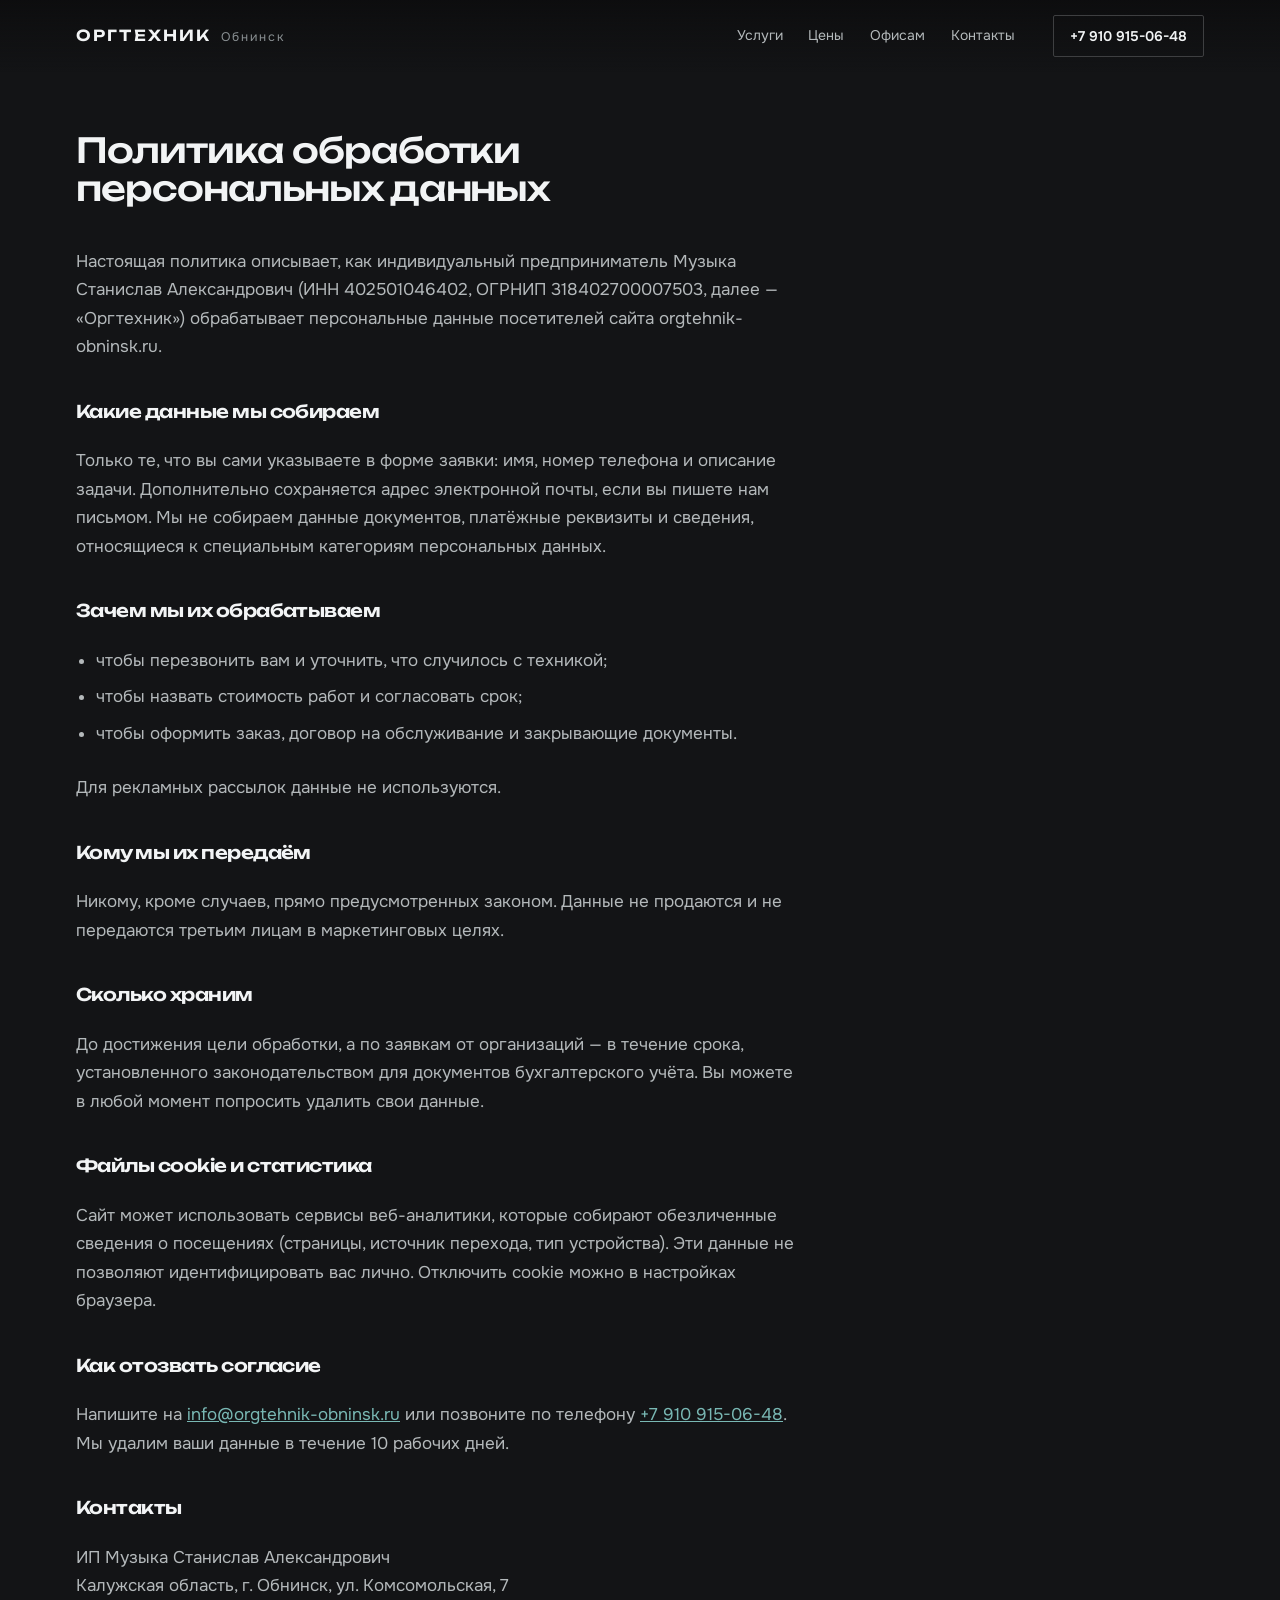
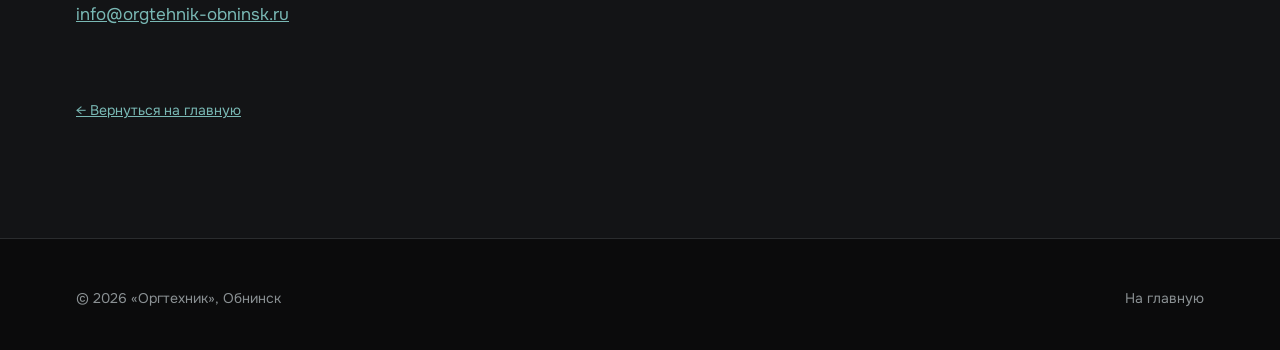
==== policy.html @ a23a3994 "Сайт мастерской «Оргтехник», Обнинск Одностраничник на чистом HTML, CSS и JS, без сборки и зависимос" ====
<!doctype html>
<html lang="ru">
<head>
<meta charset="utf-8">
<meta name="viewport" content="width=device-width, initial-scale=1">
<title>Политика конфиденциальности — Оргтехник, Обнинск</title>
<meta name="description" content="Политика обработки персональных данных ИП Музыка С. А. («Оргтехник», Обнинск).">
<meta name="robots" content="noindex, follow">
<meta name="theme-color" content="#131416">
<link rel="icon" href="data:image/svg+xml,%3Csvg xmlns='http://www.w3.org/2000/svg' viewBox='0 0 32 32'%3E%3Crect width='32' height='32' fill='%23131416'/%3E%3Crect x='7' y='9' width='18' height='2.5' fill='%23dee1e3'/%3E%3Crect x='7' y='15' width='18' height='2.5' fill='%23dee1e3'/%3E%3Crect x='7' y='21' width='10' height='2.5' fill='%2379b8b4'/%3E%3C/svg%3E">
<link rel="preconnect" href="https://fonts.googleapis.com">
<link rel="preconnect" href="https://fonts.gstatic.com" crossorigin>
<link href="https://fonts.googleapis.com/css2?family=Onest:wght@400;500;600;700&family=Unbounded:wght@400;500;600&display=swap" rel="stylesheet">
<link rel="stylesheet" href="css/styles.css">
<style>
  .doc { padding-block: 132px clamp(72px, 9vw, 120px); }
  .doc h1 { font-size: var(--t-xl); font-weight: 500; max-width: 20ch; }
  .doc__body { max-width: 66ch; display: grid; gap: 26px; margin-top: 40px; color: var(--ink-200); line-height: 1.68; }
  .doc__body h2 { font-size: var(--t-md); font-weight: 600; margin-top: 14px; }
  .doc__body ul { margin: 0; padding-left: 20px; display: grid; gap: 8px; }
  .doc__body a { color: var(--drum-300); }
  .doc__back { display: inline-block; margin-top: 44px; font-size: var(--t-sm); color: var(--ink-300); }
</style>
</head>

<body>
<header class="head is-stuck">
  <div class="wrap head__in">
    <a class="brand" href="index.html">
      <span class="brand__name">ОРГТЕХНИК</span>
      <span class="brand__city">Обнинск</span>
    </a>
    <nav class="nav" id="nav" aria-label="Разделы сайта">
      <a href="index.html#services">Услуги</a>
      <a href="index.html#price">Цены</a>
      <a href="index.html#business">Офисам</a>
      <a href="index.html#contacts">Контакты</a>
    </nav>
    <a class="head__tel" href="tel:+79109150648">+7&nbsp;910&nbsp;915-06-48</a>
    <button class="burger" type="button" aria-expanded="false" aria-controls="nav" aria-label="Меню"><span></span></button>
  </div>
</header>

<main class="wrap doc">
  <h1>Политика обработки персональных данных</h1>

  <div class="doc__body">
    <p>
      Настоящая политика описывает, как индивидуальный предприниматель Музыка Станислав
      Александрович (ИНН 402501046402, ОГРНИП 318402700007503, далее — «Оргтехник»)
      обрабатывает персональные данные посетителей сайта orgtehnik-obninsk.ru.
    </p>

    <h2>Какие данные мы собираем</h2>
    <p>
      Только те, что вы сами указываете в форме заявки: имя, номер телефона и описание
      задачи. Дополнительно сохраняется адрес электронной почты, если вы пишете нам письмом.
      Мы не собираем данные документов, платёжные реквизиты и сведения, относящиеся
      к специальным категориям персональных данных.
    </p>

    <h2>Зачем мы их обрабатываем</h2>
    <ul>
      <li>чтобы перезвонить вам и уточнить, что случилось с техникой;</li>
      <li>чтобы назвать стоимость работ и согласовать срок;</li>
      <li>чтобы оформить заказ, договор на обслуживание и закрывающие документы.</li>
    </ul>
    <p>Для рекламных рассылок данные не используются.</p>

    <h2>Кому мы их передаём</h2>
    <p>
      Никому, кроме случаев, прямо предусмотренных законом. Данные не продаются
      и не передаются третьим лицам в маркетинговых целях.
    </p>

    <h2>Сколько храним</h2>
    <p>
      До достижения цели обработки, а по заявкам от организаций — в течение срока,
      установленного законодательством для документов бухгалтерского учёта.
      Вы можете в любой момент попросить удалить свои данные.
    </p>

    <h2>Файлы cookie и статистика</h2>
    <p>
      Сайт может использовать сервисы веб-аналитики, которые собирают обезличенные
      сведения о посещениях (страницы, источник перехода, тип устройства). Эти данные
      не позволяют идентифицировать вас лично. Отключить cookie можно в настройках браузера.
    </p>

    <h2>Как отозвать согласие</h2>
    <p>
      Напишите на <a href="mailto:info@orgtehnik-obninsk.ru">info@orgtehnik-obninsk.ru</a>
      или позвоните по телефону <a href="tel:+79109150648">+7&nbsp;910&nbsp;915-06-48</a>.
      Мы удалим ваши данные в течение 10 рабочих дней.
    </p>

    <h2>Контакты</h2>
    <p>
      ИП Музыка Станислав Александрович<br>
      Калужская область, г. Обнинск, ул. Комсомольская, 7<br>
      <a href="mailto:info@orgtehnik-obninsk.ru">info@orgtehnik-obninsk.ru</a>
    </p>

    <a class="doc__back" href="index.html">← Вернуться на главную</a>
  </div>
</main>

<footer class="foot">
  <div class="wrap">
    <div class="foot__bottom" style="padding-top:0;border:0">
      <span>© <span id="year">2026</span> «Оргтехник», Обнинск</span>
      <a href="index.html">На главную</a>
    </div>
  </div>
</footer>

<script src="js/app.js"></script>
</body>
</html>
---- css/styles.css ----
/* ============================================================================
   ОРГТЕХНИК — Обнинск
   Палитра снята пипеткой с фотографии в шапке: стена, стол, фотовал картриджа.
   Страница продолжает кадр, поэтому фон совпадает со стеной в нём, а крупные
   планы деталей нарезаны из той же съёмки.
   ========================================================================== */

/* --------------------------------------------------------------- 1. Токены */
:root {
  /* нейтральные — из фотографии */
  --ink-1000: #0b0b0c;  /* тень под принтером */
  --ink-900:  #131416;  /* стена слева в кадре — фон страницы */
  --ink-850:  #171819;
  --ink-800:  #1b1d1f;
  --ink-700:  #202426;  /* стена в глубине — панели */
  --ink-600:  #2a2c2e;  /* бутылка тонера — границы */
  --ink-550:  #35312d;  /* столешница — единственный тёплый нейтральный */
  --ink-500:  #3e3f41;
  --ink-400:  #5a5e60;
  --ink-300:  #8a9093;
  --ink-200:  #b4b9bb;
  --paper:    #dee1e3;
  --paper-hi: #f2f4f5;

  /* акцент — бирюза фотовала, лежащего на столе в кадре */
  --drum-900: #16302f;
  --drum-700: #2f5a5c;
  --drum-500: #45777a;
  --drum-300: #79b8b4;
  --drum-200: #a6d6cf;

  /* тоном выделен только один раздел — цены; ниже им же гасится верх полосы */
  --biz-bg: var(--ink-850);
  --biz-rule: var(--ink-600);
  --price-bg: #16302f;
  --price-rule: rgba(121, 184, 180, .2);

  /* сетка */
  --gutter: clamp(20px, 5vw, 56px);
  --measure: 1240px;
  --rule: 1px solid var(--ink-600);

  /* шрифты: Unbounded — заголовки, Onest — весь остальной текст */
  --font: 'Onest', 'Golos Text', ui-sans-serif, system-ui, 'Segoe UI', Roboto, sans-serif;
  --font-display: 'Unbounded', 'Onest', ui-sans-serif, system-ui, sans-serif;

  /* Unbounded заметно шире обычной гротески, поэтому шкала сдержаннее */
  --t-xs:   0.78rem;
  --t-sm:   0.875rem;
  --t-base: 1rem;
  --t-md:   1.1rem;
  --t-lg:   clamp(1.2rem, 1.08rem + 0.6vw, 1.45rem);
  --t-xl:   clamp(1.4rem, 1.05rem + 1.6vw, 2.15rem);
  --t-2xl:  clamp(1.7rem, 1.15rem + 2.5vw, 2.9rem);
}

/* --------------------------------------------------------------- 2. База */
*, *::before, *::after { box-sizing: border-box; }

html {
  -webkit-text-size-adjust: 100%;
  scroll-behavior: smooth;
  scroll-padding-top: 84px;
}

body {
  margin: 0;
  background: var(--ink-900);
  color: var(--paper);
  font-family: var(--font);
  font-size: 1.0625rem;
  line-height: 1.62;
  font-weight: 400;
  -webkit-font-smoothing: antialiased;
  text-rendering: optimizeLegibility;
}

img { display: block; max-width: 100%; }

h1, h2 {
  margin: 0;
  font-family: var(--font-display);
  font-weight: 500;
  color: var(--paper-hi);
  line-height: 1.1;
  letter-spacing: -0.03em;
  text-wrap: balance;
}

h3, h4 {
  margin: 0;
  font-weight: 600;
  color: var(--paper-hi);
  line-height: 1.25;
  letter-spacing: -0.015em;
}

p { margin: 0; }
a { color: inherit; }
button, input, textarea, select { font: inherit; color: inherit; }

:focus-visible {
  outline: 2px solid var(--drum-300);
  outline-offset: 3px;
  border-radius: 2px;
}

.wrap {
  max-width: var(--measure);
  margin-inline: auto;
  padding-inline: var(--gutter);
}

.skip {
  position: absolute;
  left: -9999px;
  top: 0;
  z-index: 100;
  padding: 12px 18px;
  background: var(--drum-300);
  color: var(--ink-900);
  font-weight: 600;
}
.skip:focus { left: 8px; top: 8px; }

.sr-only {
  position: absolute; width: 1px; height: 1px;
  padding: 0; margin: -1px; overflow: hidden;
  clip-path: inset(50%); white-space: nowrap;
}

.section-title {
  font-size: var(--t-xl);
  max-width: 20ch;
}

.section-lead {
  margin-top: 16px;
  max-width: 54ch;
  color: var(--ink-200);
  font-size: var(--t-md);
  line-height: 1.62;
}

section { padding-block: clamp(72px, 9vw, 132px); }

/* --------------------------------------------------------------- 3. Шапка */
.head {
  position: fixed;
  inset: 0 0 auto 0;
  z-index: 50;
  transition: background-color .3s ease, border-color .3s ease, backdrop-filter .3s ease;
  border-bottom: 1px solid transparent;
}
.head::before {
  content: '';
  position: absolute; inset: 0;
  background: linear-gradient(to bottom, rgba(11,11,12,.72), rgba(11,11,12,0));
  pointer-events: none;
  transition: opacity .3s ease;
}
.head.is-stuck {
  background: rgba(19, 20, 22, .9);
  backdrop-filter: blur(14px) saturate(120%);
  border-bottom-color: var(--ink-600);
}
.head.is-stuck::before { opacity: 0; }

.head__in {
  display: flex;
  align-items: center;
  gap: clamp(16px, 3vw, 40px);
  min-height: 72px;
  position: relative;
}

.brand {
  display: flex;
  align-items: baseline;
  gap: 10px;
  text-decoration: none;
  margin-right: auto;
}
.brand__name {
  font-family: var(--font-display);
  font-size: .95rem;
  font-weight: 600;
  letter-spacing: .14em;
  color: var(--paper-hi);
}
.brand__city {
  font-size: var(--t-xs);
  letter-spacing: .16em;
  color: var(--ink-300);
}

.nav { display: flex; gap: clamp(14px, 2vw, 30px); }
.nav a {
  text-decoration: none;
  font-size: var(--t-sm);
  color: var(--ink-200);
  padding-block: 6px;
  border-bottom: 1px solid transparent;
  transition: color .18s ease, border-color .18s ease;
}
.nav a:hover { color: var(--paper-hi); border-bottom-color: var(--drum-500); }

.head__tel {
  text-decoration: none;
  font-weight: 600;
  font-size: var(--t-sm);
  white-space: nowrap;
  color: var(--paper-hi);
  padding: 9px 16px;
  border: 1px solid var(--ink-500);
  border-radius: 2px;
  transition: border-color .2s ease, color .2s ease, background-color .2s ease;
}
.head__tel:hover {
  border-color: var(--drum-500);
  background: rgba(69, 119, 122, .16);
  color: var(--drum-200);
}

.burger {
  display: none;
  background: none;
  border: 1px solid var(--ink-500);
  border-radius: 2px;
  width: 42px; height: 38px;
  cursor: pointer;
  padding: 0;
  position: relative;
}
.burger span,
.burger span::before,
.burger span::after {
  position: absolute;
  left: 11px;
  width: 18px; height: 1.5px;
  background: var(--paper-hi);
  content: '';
  transition: transform .22s ease, opacity .18s ease;
}
.burger span { top: 18px; }
.burger span::before { left: 0; top: -6px; }
.burger span::after  { left: 0; top: 6px; }
.burger[aria-expanded="true"] span { background: transparent; }
.burger[aria-expanded="true"] span::before { transform: translateY(6px) rotate(45deg); }
.burger[aria-expanded="true"] span::after  { transform: translateY(-6px) rotate(-45deg); }

/* --------------------------------------------------------------- 4. Обложка */
.hero { padding: 0; }

/* Кадр идёт от края до края окна. Пропорции 16:9 шире, чем у исходной
   фотографии (3:2), поэтому обрезается только верх и низ — надпись
   «продлеваем жизнь» слева не страдает ни на каком экране. */
.hero__media {
  position: relative;
  width: 100%;
  animation: fade-in 1.1s cubic-bezier(.2, .7, .2, 1) both;
}
/* Края кадра растворяются в фоне страницы. Снизу сильнее всего — там
   фотография переходит в текст; по бокам и сверху мягче, чтобы снимок
   не выглядел вырезанным прямоугольником. */
.hero__media::after {
  content: '';
  position: absolute;
  inset: 0;
  z-index: 1;
  pointer-events: none;
  background:
    linear-gradient(to top,    var(--ink-900) 0%, rgba(19, 20, 22, .38) 5%, rgba(19, 20, 22, 0) 13%),
    linear-gradient(to right,  var(--ink-900) 0%, rgba(19, 20, 22, 0) 11%),
    linear-gradient(to left,   var(--ink-900) 0%, rgba(19, 20, 22, 0) 11%),
    linear-gradient(to bottom, rgba(19, 20, 22, .92) 0%, rgba(19, 20, 22, 0) 13%);
}
/* надписи и живые области — поверх этой дымки */
.hero-cap { z-index: 2; }
.hotspots { z-index: 2; }

.hero__media img {
  width: 100%;
  /* без height:auto атрибуты width/height у <img> перебивают aspect-ratio,
     и на узких экранах кадр начинает резаться по бокам */
  height: auto;
  aspect-ratio: 16 / 9;
  /* Оставляем под кадром место на заголовок, лид и кнопки: они должны
     попадать на первый экран без прокрутки. Отрезается низ снимка —
     надпись и иконки в кадре при этом остаются. */
  max-height: calc(100vh - 240px);
  max-height: calc(100svh - 240px);
  object-fit: cover;
  /* точка кадрирования опущена: сверху над головой мастера пустая стена,
     а внизу стол с картриджем — его и держим в кадре */
  object-position: 30% 27%;
}

/* Надписи поверх кадра. Раньше были впечатаны в фотографию; сняты с неё
   и набраны Montserrat Light — той же геометрической гротеской, что и
   подписи под иконками в кадре. Размеры заданы в пикселях исходного
   снимка и умножаются на --hero-k: так текст масштабируется вместе с
   фотографией и садится ровно на прежнее место. */
.hero-cap {
  position: absolute;
  margin: 0;
  font-family: var(--font);
  font-weight: 300;
  text-transform: uppercase;
  white-space: nowrap;
  pointer-events: none;
  text-rendering: geometricPrecision;
}
.hero-cap--lead {
  font-size: calc(38.5px * var(--hero-k, 1));
  line-height: calc(43px * var(--hero-k, 1));
  letter-spacing: .116em;
  color: rgba(226, 231, 233, .92);
}
.hero-cap--note {
  font-size: calc(18.7px * var(--hero-k, 1));
  line-height: calc(20px * var(--hero-k, 1));
  letter-spacing: .038em;
  color: rgba(152, 159, 161, .95);
}
.hero-cap__rule {
  position: absolute;
  left: 0;
  top: calc(-28px * var(--hero-k, 1));
  width: calc(57px * var(--hero-k, 1));
  height: calc(2px * var(--hero-k, 1));
  background: rgba(152, 159, 161, .7);
}

/* Живые области поверх нарисованных в кадре плашек «Ремонт / Заправка /
   Обслуживание». Положение считает скрипт, здесь только вид. */
.hotspots { position: absolute; inset: 0; pointer-events: none; }

.hotspot {
  position: absolute;
  display: block;
  pointer-events: auto;
  border: 1px solid transparent;
  border-radius: 3px;
  transition: background-color .28s ease, border-color .28s ease, box-shadow .28s ease;
}
.hotspot:hover,
.hotspot:focus-visible {
  background: rgba(121, 184, 180, .13);
  border-color: rgba(121, 184, 180, .5);
  box-shadow: 0 0 30px rgba(121, 184, 180, .2);
}
.hotspot:focus-visible { outline-offset: 5px; }

.hotspot__tip {
  position: absolute;
  left: 50%;
  top: calc(100% + 12px);
  transform: translate(-50%, 5px);
  white-space: nowrap;
  padding: 7px 13px;
  border: 1px solid var(--drum-700);
  border-radius: 2px;
  background: rgba(10, 11, 12, .93);
  color: var(--drum-200);
  font-size: var(--t-xs);
  font-weight: 600;
  letter-spacing: .01em;
  opacity: 0;
  pointer-events: none;
  transition: opacity .22s ease, transform .22s ease;
}
.hotspot:hover .hotspot__tip,
.hotspot:focus-visible .hotspot__tip {
  opacity: 1;
  transform: translate(-50%, 0);
}

.lede {
  display: grid;
  grid-template-columns: minmax(0, 1.55fr) minmax(260px, .85fr);
  gap: clamp(28px, 5vw, 72px);
  padding-block: clamp(40px, 6vw, 76px) clamp(56px, 7vw, 96px);
  animation: rise 1s cubic-bezier(.2, .7, .2, 1) both .18s;
}

.lede h1 {
  font-size: var(--t-2xl);
  line-height: 1.1;
  max-width: 19ch;   /* Unbounded шире обычной гротески — мера длиннее */
}

.lede__sub {
  margin-top: 22px;
  max-width: 46ch;
  color: var(--ink-200);
  font-size: var(--t-md);
  line-height: 1.62;
}

.lede__cta {
  display: flex;
  flex-wrap: wrap;
  gap: 12px;
  margin-top: 34px;
}

.facts {
  align-self: end;
  border-left: var(--rule);
  padding-left: clamp(20px, 2.5vw, 34px);
  display: grid;
  gap: 20px;
  margin: 0;
}
.facts div { display: grid; gap: 3px; }
.facts dt {
  font-size: var(--t-xs);
  color: var(--ink-300);
  letter-spacing: .04em;
}
.facts dd {
  margin: 0;
  font-size: var(--t-base);
  color: var(--paper-hi);
  font-weight: 500;
}
.facts a { text-decoration: none; }
.facts a:hover { color: var(--drum-300); }

/* --------------------------------------------------------------- 5. Кнопки */
.btn {
  display: inline-flex;
  align-items: center;
  justify-content: center;
  gap: 10px;
  padding: 14px 26px;
  border-radius: 2px;
  border: 1px solid transparent;
  font-size: var(--t-sm);
  font-weight: 600;
  text-decoration: none;
  cursor: pointer;
  transition: background-color .2s ease, border-color .2s ease, color .2s ease;
}
.btn--primary { background: var(--drum-300); color: var(--ink-1000); }
.btn--primary:hover { background: var(--drum-200); }

.btn--ghost {
  border-color: var(--ink-500);
  color: var(--paper-hi);
  background: transparent;
}
.btn--ghost:hover {
  border-color: var(--drum-500);
  background: rgba(69, 119, 122, .16);
}

/* ------------------------------------------------------- 6. Цены и услуги
   Блок держится на градиенте и крупном плане картриджа из той же съёмки,
   что и обложка. */
/* Дымный градиент: густая темнота сверху, к низу подсвеченный туман,
   из которого проступает мастерская. */
/* Цены — единственный раздел со своим тоном. Он и есть цель страницы,
   поэтому бирюза работает здесь поверхностью, а не только цифрами. */
.price {
  position: relative;
  overflow: hidden;
  border-block: 1px solid var(--price-rule);
  background:
    radial-gradient(1200px 620px at 50% 118%, rgba(150, 210, 204, .16), transparent 68%),
    radial-gradient(760px 420px at 8% -8%, rgba(121, 184, 180, .12), transparent 70%),
    linear-gradient(180deg, #0f201e 0%, var(--price-bg) 46%, #122926 100%);
}
.price .services__grid { border-top-color: var(--price-rule); }
.price .svc { border-bottom-color: var(--price-rule); }
.price .svc__desc { color: rgba(198, 214, 211, .78); }
.price__lead { color: rgba(214, 228, 226, .9); }

/* фотография не лежит в углу, а проступает из нижней кромки во всю ширину */
.price__photo {
  position: absolute;
  left: 0;
  right: 0;
  bottom: 0;
  height: min(62%, 580px);
  background: url('../img/detail-cartridge.jpg') 50% 100% / cover no-repeat;
  opacity: .58;
  -webkit-mask-image: linear-gradient(to top, #000 0%, rgba(0,0,0,.72) 34%, transparent 94%);
  mask-image: linear-gradient(to top, #000 0%, rgba(0,0,0,.72) 34%, transparent 94%);
  pointer-events: none;
  z-index: 0;
}
/* по нижней кромке идёт подпись — гасим под ней фотографию */
.price__photo::after {
  content: '';
  position: absolute;
  inset: 0;
  background: linear-gradient(to top, rgba(18, 41, 38, .9), rgba(18, 41, 38, .12) 52%);
}

/* фотография лежит абсолютом, поэтому текст поднимаем над ней */
.price > .wrap { position: relative; z-index: 1; }

.price__lead {
  margin-top: 16px;
  max-width: 56ch;
  color: var(--ink-200);
  font-size: var(--t-md);
  line-height: 1.62;
}

.services__grid {
  margin-top: clamp(32px, 4vw, 52px);
  border-top: var(--rule);
}

.svc {
  position: relative;
  display: grid;
  grid-template-columns: minmax(0, 1fr) auto;
  gap: 14px clamp(24px, 4vw, 64px);
  align-items: baseline;
  padding: clamp(20px, 2.4vw, 28px) clamp(12px, 1.6vw, 20px);
  border-bottom: var(--rule);
  transition: background-color .25s ease;
}
/* бирюзовая риска слева вырастает под курсором */
.svc::before {
  content: '';
  position: absolute;
  left: 0; top: -1px; bottom: -1px;
  width: 3px;
  background: var(--drum-300);
  transform: scaleY(0);
  transform-origin: top;
  transition: transform .32s cubic-bezier(.2, .7, .2, 1);
}
.svc:hover { background: rgba(121, 184, 180, .08); }
.svc:hover::before { transform: scaleY(1); }

.svc__name {
  font-size: var(--t-lg);
  font-weight: 600;
  color: var(--paper-hi);
}
.svc__desc {
  grid-column: 1;
  margin-top: 8px;
  max-width: 60ch;
  color: var(--ink-300);
  font-size: var(--t-sm);
  line-height: 1.58;
}
.svc__price {
  grid-row: 1;
  grid-column: 2;
  font-size: var(--t-lg);
  font-weight: 600;
  white-space: nowrap;
  color: var(--drum-300);
  font-variant-numeric: tabular-nums;
  transition: color .25s ease;
}
.svc:hover .svc__price { color: var(--drum-200); }
.svc__price small {
  display: block;
  font-size: var(--t-xs);
  font-weight: 400;
  color: var(--ink-300);
  text-align: right;
}
.svc__price--free, .svc:hover .svc__price--free { color: var(--paper-hi); }

/* «Не знаете, какой у вас картридж» — короткий путь вместо поиска по моделям */
.price__foot {
  margin-top: clamp(24px, 3vw, 34px);
  display: flex;
  flex-wrap: wrap;
  gap: 10px 32px;
  font-size: var(--t-sm);
  color: var(--ink-300);
}
.price__foot b { color: var(--paper); font-weight: 600; }

/* --------------------------------------------------------------- 8. Сроки */
/* Заголовок сбоку, а не сверху: единственный раздел с другой точкой входа —
   он ломает метроном одинаковых блоков в середине страницы. */
.timing__cols {
  display: grid;
  grid-template-columns: minmax(0, .75fr) minmax(0, 2fr);
  gap: clamp(28px, 4vw, 64px);
  align-items: start;
}
.timing__grid {
  display: grid;
  grid-template-columns: repeat(auto-fit, minmax(190px, 1fr));
  gap: clamp(16px, 2vw, 26px);
}
.timing__item {
  background: var(--ink-850);
  border: var(--rule);
  border-top: 2px solid var(--drum-700);
  padding: 22px clamp(16px, 1.8vw, 24px) 26px;
  transition: background-color .25s ease, border-top-color .25s ease;
}
.timing__item:hover {
  background: rgba(121, 184, 180, .08);
  border-top-color: var(--drum-300);
}
.timing__when {
  font-family: var(--font-display);
  font-size: var(--t-lg);
  font-weight: 500;
  letter-spacing: -0.02em;
  color: var(--drum-300);
  transition: color .25s ease;
}
.timing__item:hover .timing__when { color: var(--drum-200); }
.timing__what { margin-top: 12px; color: var(--paper-hi); font-weight: 600; }
.timing__note {
  margin-top: 8px;
  color: var(--ink-300);
  font-size: var(--t-sm);
  line-height: 1.55;
}

/* --------------------------------------------------------------- 9. Бизнес
   Единственный раздел со своим тоном: глубокий сине-зелёный вместо серого.
   Так блок для организаций получает собственную территорию, а фирменная
   бирюза появляется поверхностью, а не только обводкой. */
.biz {
  position: relative;
  overflow: hidden;
  background:
    radial-gradient(760px 440px at 92% 0%, rgba(121, 184, 180, .10), transparent 70%),
    var(--biz-bg);
  border-block: 1px solid var(--biz-rule);
}
/* Фотография уходит фоном под весь блок: заполняет пустоту слева и даёт
   разделу воздух, не занимая отдельной полосы. Кверху растворяется,
   снизу притемнена — текст поверх остаётся читаемым. */
.biz__photo {
  position: absolute;
  left: 0;
  right: 0;
  bottom: 0;
  height: min(78%, 560px);
  background: url('../img/break-hands.jpg') 50% 100% / cover no-repeat;
  opacity: .5;
  -webkit-mask-image: linear-gradient(to top, #000 0%, rgba(0, 0, 0, .72) 42%, transparent 96%);
  mask-image: linear-gradient(to top, #000 0%, rgba(0, 0, 0, .72) 42%, transparent 96%);
  pointer-events: none;
  z-index: 0;
}
.biz__photo::after {
  content: '';
  position: absolute;
  inset: 0;
  background: linear-gradient(to top, rgba(23, 24, 25, .8), rgba(23, 24, 25, .25) 60%);
}
.biz > .wrap { position: relative; z-index: 1; }
.biz .biz__list { border-top-color: var(--biz-rule); }
.biz .biz__item { border-bottom-color: var(--biz-rule); }
.biz .biz__item p { color: var(--ink-200); }
.biz .section-lead { color: var(--ink-200); }
.biz__cols {
  display: grid;
  grid-template-columns: minmax(0, .85fr) minmax(0, 1.15fr);
  gap: clamp(32px, 5vw, 84px);
  align-items: start;
}
.biz__list { border-top: var(--rule); }
.biz__item {
  position: relative;
  padding: 22px clamp(12px, 1.6vw, 20px);
  border-bottom: var(--rule);
  transition: background-color .25s ease;
}
.biz__item::before {
  content: '';
  position: absolute;
  left: 0; top: -1px; bottom: -1px;
  width: 3px;
  background: var(--drum-300);
  transform: scaleY(0);
  transform-origin: top;
  transition: transform .32s cubic-bezier(.2, .7, .2, 1);
}
.biz__item:hover { background: rgba(121, 184, 180, .08); }
.biz__item:hover::before { transform: scaleY(1); }
.biz__item h3 { font-size: var(--t-md); }
.biz__item p {
  margin-top: 7px;
  color: var(--ink-300);
  font-size: var(--t-sm);
  line-height: 1.58;
  max-width: 56ch;
}

/* -------------------------------------------------------------- 10. О нас */
/* Общий план мастерской занимает раздел целиком, текст лежит поверх.
   Затемнение идёт слева направо: слева на снимке стеллажи и тёмная стена —
   там и стоит текст, а верстак с картриджами справа остаётся открытым. */
.about {
  position: relative;
  overflow: hidden;
  display: grid;
  align-content: center;
  min-height: clamp(400px, 44vw, 620px);
}
.about__photo {
  position: absolute;
  inset: 0;
  background: url('../img/about-shop.jpg') 50% 50% / cover no-repeat;
  z-index: 0;
}
.about__photo::after {
  content: '';
  position: absolute;
  inset: 0;
  /* текст стоит справа, а там на снимке самое светлое место — верстак
     и бутылки тонера; вуаль к правому краю плотнее */
  background:
    linear-gradient(to right,
      rgba(9, 10, 11, .62) 0%,
      rgba(9, 10, 11, .74) 34%,
      rgba(9, 10, 11, .88) 62%,
      rgba(9, 10, 11, .92) 100%),
    linear-gradient(to top, var(--ink-900) 0%, rgba(19, 20, 22, 0) 14%),
    linear-gradient(to bottom, var(--ink-900) 0%, rgba(19, 20, 22, 0) 12%);
}
/* раскладка как в остальных разделах: заголовок слева, текст справа */
.about__inner {
  position: relative;
  z-index: 1;
  display: grid;
  grid-template-columns: minmax(0, .85fr) minmax(0, 1.15fr);
  gap: clamp(32px, 5vw, 84px);
  align-items: start;
}
.about__text {
  display: grid;
  gap: 18px;
  color: var(--ink-200);
  max-width: 60ch;
  line-height: 1.68;
}
.about__text strong { color: var(--paper-hi); font-weight: 600; }

/* ------------------------------------------------------------ 11. Контакты */
.contacts { background: var(--ink-850); border-top: var(--rule); }
.contacts__cols {
  display: grid;
  grid-template-columns: minmax(0, .8fr) minmax(0, 1.2fr);
  gap: clamp(32px, 5vw, 72px);
  align-items: start;
}
.cinfo { display: grid; gap: 26px; margin: 34px 0 0; }
.cinfo div { display: grid; gap: 4px; }
.cinfo dt { font-size: var(--t-xs); color: var(--ink-300); letter-spacing: .04em; }
.cinfo dd { margin: 0; font-size: var(--t-md); color: var(--paper-hi); font-weight: 500; }
.cinfo a { text-decoration: none; }
.cinfo a:hover { color: var(--drum-300); }
.cinfo .muted { color: var(--ink-300); font-weight: 400; }

.msgs { display: flex; flex-wrap: wrap; gap: 8px; margin-top: 6px; }
.msgs a {
  font-size: var(--t-sm);
  font-weight: 500;
  text-decoration: none;
  padding: 8px 16px;
  border: 1px solid var(--ink-500);
  border-radius: 2px;
  color: var(--paper);
  transition: border-color .2s ease, background-color .2s ease, color .2s ease;
}
.msgs a:hover {
  border-color: var(--drum-500);
  background: rgba(69, 119, 122, .16);
  color: var(--drum-200);
}

.map {
  border: var(--rule);
  background: var(--ink-800);
  height: clamp(340px, 46vh, 480px);
  position: relative;
  overflow: hidden;
}
.map iframe {
  width: 100%; height: 100%; border: 0; display: block;
  filter: invert(.9) hue-rotate(180deg) saturate(.6) contrast(.92) brightness(1.05);
}
.map__fallback {
  position: absolute; inset: 0;
  display: grid; place-content: center; gap: 12px;
  text-align: center; padding: 24px;
  color: var(--ink-300);
  font-size: var(--t-sm);
}

/* -------------------------------------------------------------- 12. Заявка */
.order { border-top: var(--rule); }
.order__cols {
  display: grid;
  grid-template-columns: minmax(0, .85fr) minmax(0, 1.15fr);
  gap: clamp(32px, 5vw, 84px);
  align-items: start;
}

.form { display: grid; gap: 22px; }
.field { display: grid; gap: 8px; }
.field label { font-size: var(--t-xs); color: var(--ink-300); letter-spacing: .04em; }
.field input,
.field textarea {
  background: var(--ink-800);
  border: 1px solid var(--ink-600);
  border-radius: 2px;
  padding: 13px 15px;
  color: var(--paper-hi);
  font-size: var(--t-base);
  transition: border-color .18s ease, background-color .18s ease;
}
.field input::placeholder,
.field textarea::placeholder { color: var(--ink-400); }
.field input:focus,
.field textarea:focus {
  outline: none;
  border-color: var(--drum-500);
  background: var(--ink-850);
}
.field textarea { resize: vertical; min-height: 108px; line-height: 1.55; }
.field--row { display: grid; grid-template-columns: 1fr 1fr; gap: 18px; }

.consent {
  display: grid;
  grid-template-columns: auto 1fr;
  gap: 11px;
  align-items: start;
  font-size: var(--t-xs);
  color: var(--ink-300);
  line-height: 1.55;
}
.consent input { margin-top: 3px; accent-color: var(--drum-500); width: 16px; height: 16px; }
.consent a { color: var(--ink-200); }

.form__status { font-size: var(--t-sm); color: var(--drum-300); min-height: 1.4em; }
.form__status.is-error { color: #e0a99b; }

/* -------------------------------------------------------------- 13. Подвал */
.foot {
  background: var(--ink-1000);
  border-top: var(--rule);
  padding-block: 48px 40px;
  font-size: var(--t-sm);
  color: var(--ink-300);
}
.foot__top {
  display: flex;
  flex-wrap: wrap;
  gap: 22px 48px;
  justify-content: space-between;
  align-items: baseline;
  padding-bottom: 26px;
  border-bottom: 1px solid var(--ink-700);
}
.foot__req { display: grid; gap: 4px; max-width: 56ch; line-height: 1.5; }
.foot__bottom {
  display: flex;
  flex-wrap: wrap;
  gap: 12px 32px;
  justify-content: space-between;
  padding-top: 22px;
}
.foot a { color: var(--ink-300); text-decoration: none; }
.foot a:hover { color: var(--drum-300); }

/* ------------------------------------------------------------- 14. Движение */
@keyframes rise {
  from { opacity: 0; transform: translateY(20px); }
  to   { opacity: 1; transform: none; }
}
@keyframes fade-in {
  from { opacity: 0; }
  to   { opacity: 1; }
}

@media (prefers-reduced-motion: reduce) {
  html { scroll-behavior: auto; }
  *, *::before, *::after {
    animation-duration: .001ms !important;
    animation-iteration-count: 1 !important;
    transition-duration: .001ms !important;
  }
}

/* на тач-экранах подсветки нет — там нет курсора */
@media (hover: none) {
  .svc:hover, .biz__item:hover { background: transparent; }
  .svc:hover::before, .biz__item:hover::before { transform: scaleY(0); }
  .timing__item:hover { background: var(--ink-850); border-top-color: var(--drum-700); }
  .timing__item:hover .timing__when { color: var(--drum-300); }
}

/* ------------------------------------------------------------ 15. Адаптив */
/* ---------------------- Обложка на широком экране: текст поверх кадра
   Так фотографию не приходится обрезать снизу ради заголовка — она
   занимает экран целиком, и стол с картриджем остаётся в кадре.
   Текст ложится на нижнюю часть, под ним затемнение. */
@media (min-width: 1100px) {
  .hero { position: relative; }

  .hero__media img {
    max-height: calc(100vh - 76px);
    max-height: calc(100svh - 76px);
    object-position: 30% 33%;
  }
  .hero__media::after {
    background:
      linear-gradient(to top, rgba(10, 11, 12, .95) 0%, rgba(10, 11, 12, .74) 20%, rgba(19, 20, 22, 0) 48%),
      linear-gradient(to right, var(--ink-900) 0%, rgba(19, 20, 22, 0) 11%),
      linear-gradient(to left,  var(--ink-900) 0%, rgba(19, 20, 22, 0) 11%),
      linear-gradient(to bottom, rgba(19, 20, 22, .92) 0%, rgba(19, 20, 22, 0) 13%);
  }

  .lede {
    position: absolute;
    left: 0;
    right: 0;
    bottom: clamp(26px, 3vw, 52px);
    z-index: 3;
    padding-block: 0;
    align-items: end;
  }
  .lede h1 { font-size: clamp(1.9rem, 1.1rem + 1.9vw, 2.5rem); max-width: 17ch; }
  .lede__sub { margin-top: 16px; max-width: 44ch; }
  .lede__cta { margin-top: 24px; }
  .facts { border-left: 0; padding-left: 0; gap: 16px; }

  /* три текстовых блока слева — уже толпа; нижнюю подпись убираем */
  .hero-cap--note { display: none; }
}

@media (max-width: 1080px) {
  .lede { grid-template-columns: 1fr; }
  .facts {
    border-left: 0;
    border-top: var(--rule);
    padding-left: 0;
    padding-top: 26px;
    grid-template-columns: repeat(auto-fit, minmax(190px, 1fr));
    gap: 22px 32px;
  }
  .biz__cols, .about__inner, .contacts__cols, .order__cols,
  .timing__cols { grid-template-columns: 1fr; }
  .about__text { margin-top: 20px; }
  .section-title { max-width: 26ch; }
  .price__photo { height: min(48%, 420px); opacity: .42; }
}

@media (max-width: 860px) {
  html { scroll-padding-top: 72px; }
  .nav {
    position: absolute;
    top: 100%; left: 0; right: 0;
    flex-direction: column;
    gap: 0;
    background: rgba(19, 20, 22, .97);
    backdrop-filter: blur(14px);
    border-block: 1px solid var(--ink-600);
    padding: 6px var(--gutter) 14px;
  }
  .nav[hidden] { display: none; }
  .nav a { padding-block: 13px; border-bottom: 1px solid var(--ink-700); }
  .nav a:last-child { border-bottom: 0; }
  .burger { display: block; order: 3; }
  .head__tel { order: 2; padding: 8px 13px; }
  .brand__city { display: none; }

  .hero__media { max-width: none; }

  /* на узком экране текст идёт во всю ширину — вуаль делаем сплошной */
  .about__photo::after {
    background:
      linear-gradient(to right, rgba(9, 10, 11, .93) 0%, rgba(9, 10, 11, .86) 100%),
      linear-gradient(to top, var(--ink-900) 0%, rgba(19, 20, 22, 0) 18%),
      linear-gradient(to bottom, var(--ink-900) 0%, rgba(19, 20, 22, 0) 15%);
  }

  .svc { grid-template-columns: 1fr; }
  .svc__price { grid-row: auto; grid-column: 1; order: 3; }
  .svc__price small { text-align: left; }


  .field--row { grid-template-columns: 1fr; }
}

/* На телефоне подставляется вертикальный кроп, высоту задаём явно —
   так кадр не прыгает и заголовок сразу виден краем. */
@media (max-width: 720px) {
  /* Первый экран телефона должен вместить фотографию, текст и кнопки сразу,
     без прокрутки. Поэтому здесь подставляется отдельный кроп 5:4 — на нём
     видно и лицо мастера, и раскрытый принтер, но по высоте он вдвое ниже
     вертикального. Высота считается от ШИРИНЫ экрана: от высоты окна она
     зависеть не должна, иначе во встроенных окнах (страница артефакта
     в приложении) кадр становится низким и cover срезает низ. */
  .hero__media img {
    height: auto;
    aspect-ratio: 3 / 2;
    max-height: none;
    object-position: 50% 38%;
  }

  .lede { padding-block: 20px 32px; }
  .lede h1 { font-size: 1.4rem; line-height: 1.16; max-width: 24ch; }
  .lede__sub { margin-top: 14px; font-size: var(--t-base); }
  /* на первом экране оставляем только «чем занимаемся» — остальное
     повторяется ниже, в услугах и «о мастерской» */
  .lede__sub-more { display: none; }
  .lede__cta { margin-top: 22px; gap: 10px; }
  .lede__cta .btn { padding: 13px 18px; }
  /* вертикальный кроп берёт только правую часть снимка — левых надписей
     и иконок там нет */
  .hotspots, .hero-cap { display: none; }
}

@media (max-width: 520px) {
  .facts { grid-template-columns: 1fr; }
  .price__photo { height: min(40%, 320px); opacity: .34; }
}
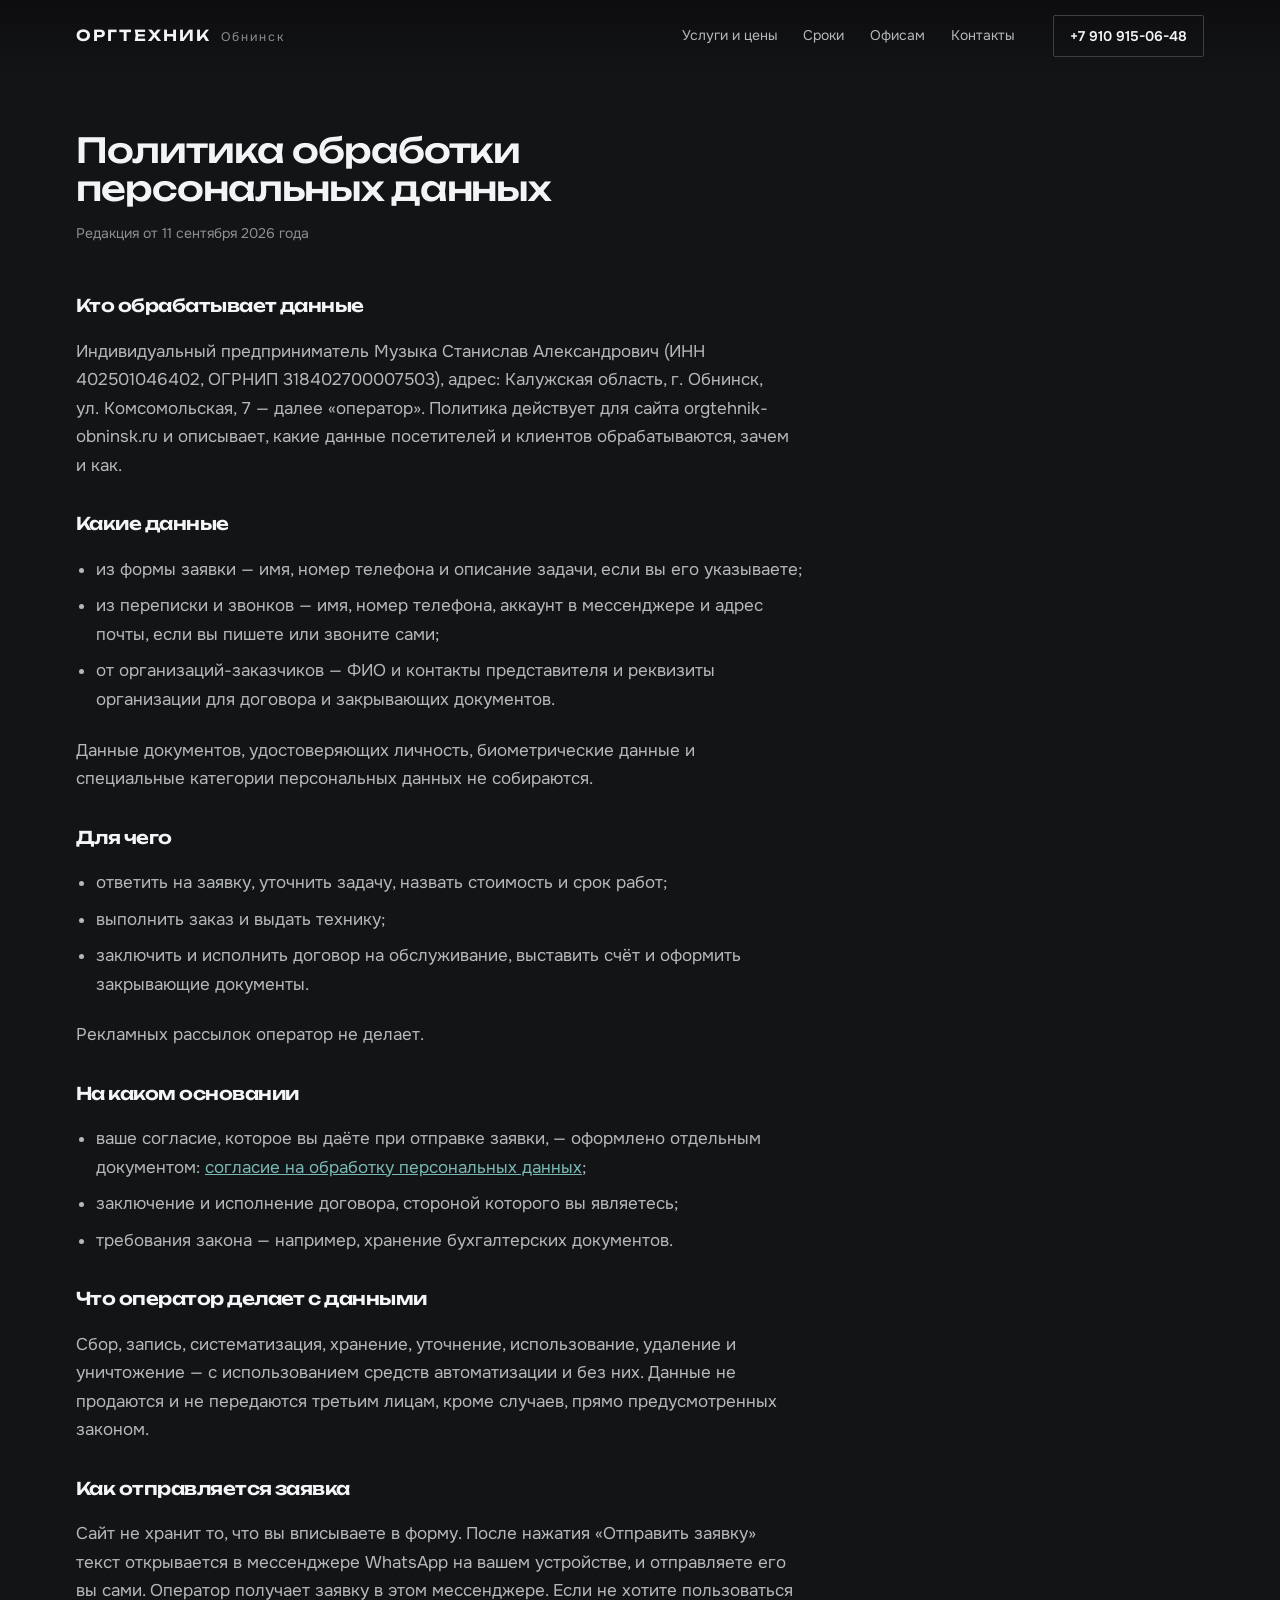
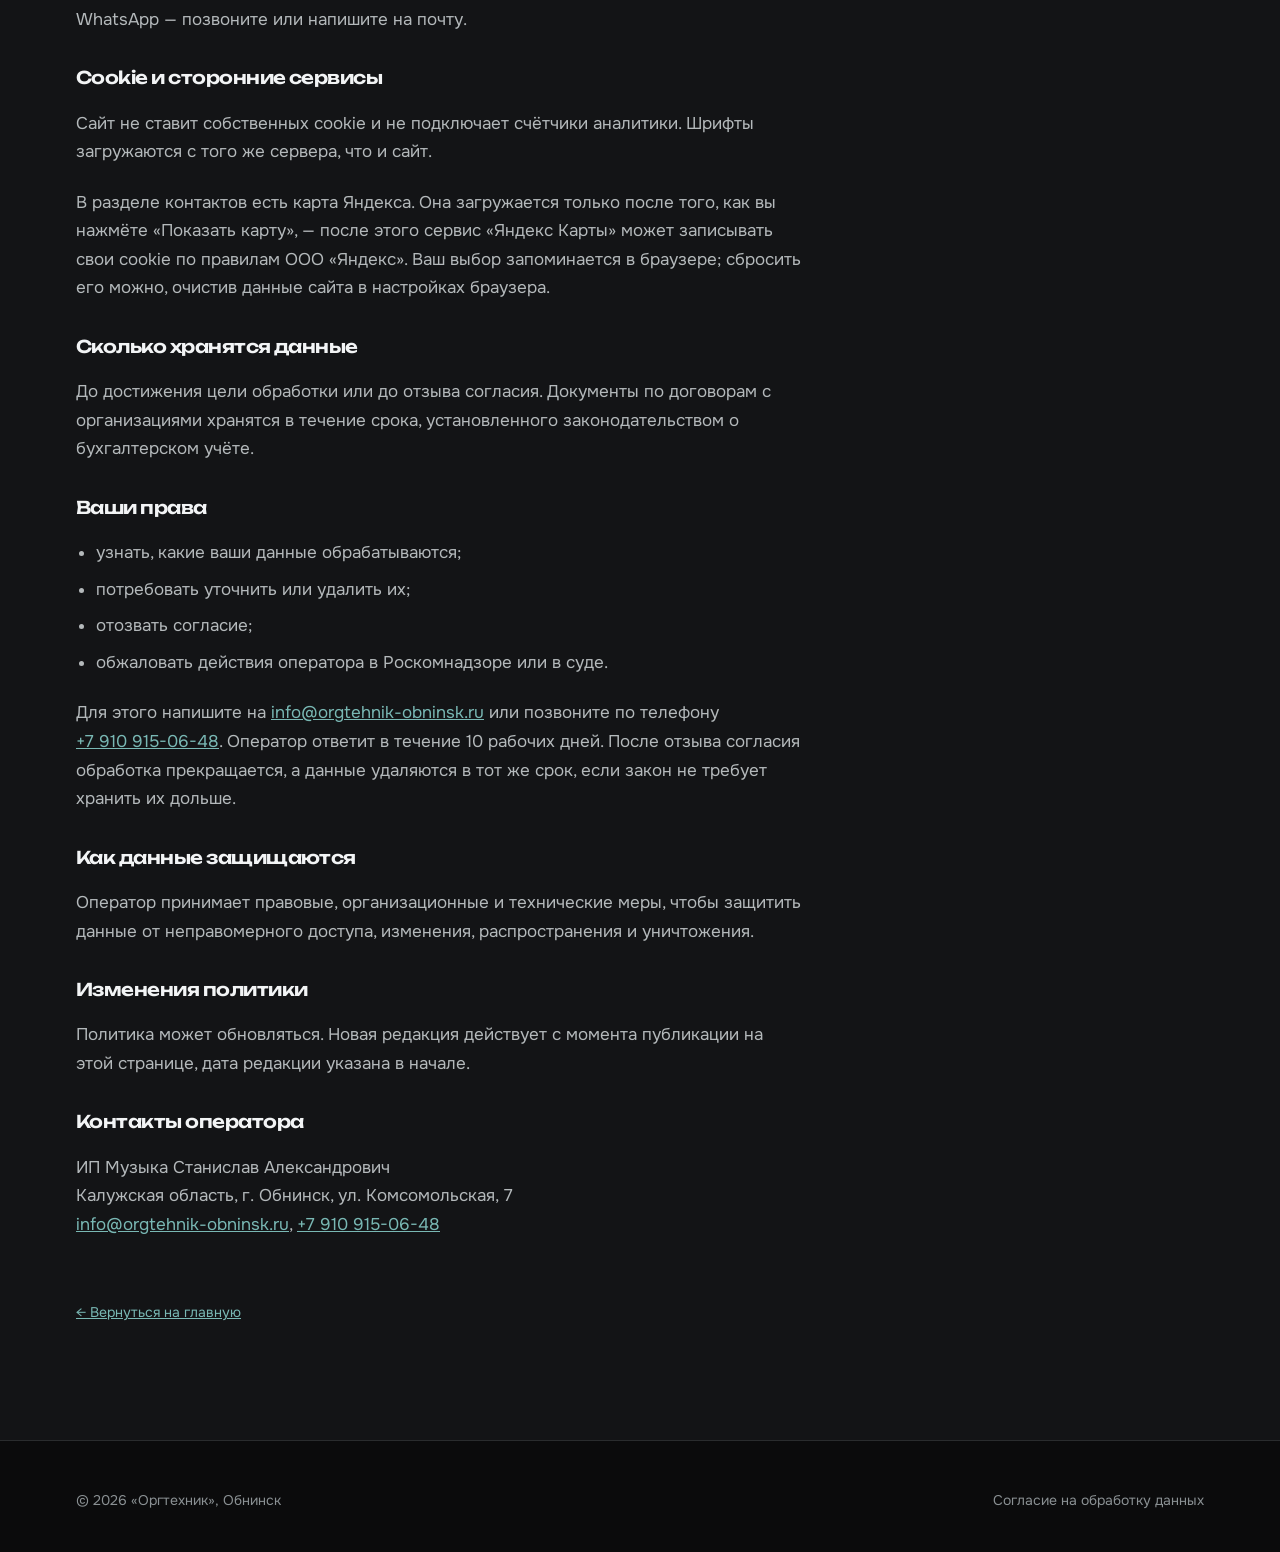
==== commit b5bde458: "Юридическая часть: согласие, политика, свои шрифты, карта по кнопке - consent.html — согласие на обр" ====
--- a/policy.html
+++ b/policy.html
@@ -3,23 +3,22 @@
 <head>
 <meta charset="utf-8">
 <meta name="viewport" content="width=device-width, initial-scale=1">
-<title>Политика конфиденциальности — Оргтехник, Обнинск</title>
+<title>Политика обработки персональных данных — Оргтехник, Обнинск</title>
 <meta name="description" content="Политика обработки персональных данных ИП Музыка С. А. («Оргтехник», Обнинск).">
 <meta name="robots" content="noindex, follow">
 <meta name="theme-color" content="#131416">
 <link rel="icon" href="data:image/svg+xml,%3Csvg xmlns='http://www.w3.org/2000/svg' viewBox='0 0 32 32'%3E%3Crect width='32' height='32' fill='%23131416'/%3E%3Crect x='7' y='9' width='18' height='2.5' fill='%23dee1e3'/%3E%3Crect x='7' y='15' width='18' height='2.5' fill='%23dee1e3'/%3E%3Crect x='7' y='21' width='10' height='2.5' fill='%2379b8b4'/%3E%3C/svg%3E">
-<link rel="preconnect" href="https://fonts.googleapis.com">
-<link rel="preconnect" href="https://fonts.gstatic.com" crossorigin>
-<link href="https://fonts.googleapis.com/css2?family=Onest:wght@400;500;600;700&family=Unbounded:wght@400;500;600&display=swap" rel="stylesheet">
+<link rel="stylesheet" href="css/fonts.css">
 <link rel="stylesheet" href="css/styles.css">
 <style>
   .doc { padding-block: 132px clamp(72px, 9vw, 120px); }
   .doc h1 { font-size: var(--t-xl); font-weight: 500; max-width: 20ch; }
-  .doc__body { max-width: 66ch; display: grid; gap: 26px; margin-top: 40px; color: var(--ink-200); line-height: 1.68; }
-  .doc__body h2 { font-size: var(--t-md); font-weight: 600; margin-top: 14px; }
+  .doc__meta { margin-top: 14px; font-size: var(--t-sm); color: var(--ink-300); }
+  .doc__body { max-width: 66ch; display: grid; gap: 22px; margin-top: 40px; color: var(--ink-200); line-height: 1.68; }
+  .doc__body h2 { font-size: var(--t-md); font-weight: 600; margin-top: 12px; }
   .doc__body ul { margin: 0; padding-left: 20px; display: grid; gap: 8px; }
   .doc__body a { color: var(--drum-300); }
-  .doc__back { display: inline-block; margin-top: 44px; font-size: var(--t-sm); color: var(--ink-300); }
+  .doc__back { display: inline-block; margin-top: 40px; font-size: var(--t-sm); color: var(--ink-300); }
 </style>
 </head>
 
@@ -31,8 +30,8 @@
       <span class="brand__city">Обнинск</span>
     </a>
     <nav class="nav" id="nav" aria-label="Разделы сайта">
-      <a href="index.html#services">Услуги</a>
-      <a href="index.html#price">Цены</a>
+      <a href="index.html#price">Услуги и цены</a>
+      <a href="index.html#timing">Сроки</a>
       <a href="index.html#business">Офисам</a>
       <a href="index.html#contacts">Контакты</a>
     </nav>
@@ -43,62 +42,114 @@
 
 <main class="wrap doc">
   <h1>Политика обработки персональных данных</h1>
+  <p class="doc__meta">Редакция от 11 сентября 2026 года</p>
 
   <div class="doc__body">
+    <h2>Кто обрабатывает данные</h2>
     <p>
-      Настоящая политика описывает, как индивидуальный предприниматель Музыка Станислав
-      Александрович (ИНН 402501046402, ОГРНИП 318402700007503, далее — «Оргтехник»)
-      обрабатывает персональные данные посетителей сайта orgtehnik-obninsk.ru.
+      Индивидуальный предприниматель Музыка Станислав Александрович (ИНН 402501046402,
+      ОГРНИП 318402700007503), адрес: Калужская область, г.&nbsp;Обнинск,
+      ул.&nbsp;Комсомольская,&nbsp;7 — далее «оператор». Политика действует для сайта
+      orgtehnik-obninsk.ru и описывает, какие данные посетителей и клиентов обрабатываются,
+      зачем и как.
     </p>
 
-    <h2>Какие данные мы собираем</h2>
+    <h2>Какие данные</h2>
+    <ul>
+      <li>из формы заявки — имя, номер телефона и описание задачи, если вы его указываете;</li>
+      <li>из переписки и звонков — имя, номер телефона, аккаунт в мессенджере и адрес почты,
+        если вы пишете или звоните сами;</li>
+      <li>от организаций-заказчиков — ФИО и контакты представителя и реквизиты организации
+        для договора и закрывающих документов.</li>
+    </ul>
     <p>
-      Только те, что вы сами указываете в форме заявки: имя, номер телефона и описание
-      задачи. Дополнительно сохраняется адрес электронной почты, если вы пишете нам письмом.
-      Мы не собираем данные документов, платёжные реквизиты и сведения, относящиеся
-      к специальным категориям персональных данных.
+      Данные документов, удостоверяющих личность, биометрические данные и специальные
+      категории персональных данных не собираются.
     </p>
 
-    <h2>Зачем мы их обрабатываем</h2>
+    <h2>Для чего</h2>
     <ul>
-      <li>чтобы перезвонить вам и уточнить, что случилось с техникой;</li>
-      <li>чтобы назвать стоимость работ и согласовать срок;</li>
-      <li>чтобы оформить заказ, договор на обслуживание и закрывающие документы.</li>
+      <li>ответить на заявку, уточнить задачу, назвать стоимость и срок работ;</li>
+      <li>выполнить заказ и выдать технику;</li>
+      <li>заключить и исполнить договор на обслуживание, выставить счёт и оформить
+        закрывающие документы.</li>
     </ul>
-    <p>Для рекламных рассылок данные не используются.</p>
+    <p>Рекламных рассылок оператор не делает.</p>
 
-    <h2>Кому мы их передаём</h2>
+    <h2>На каком основании</h2>
+    <ul>
+      <li>ваше согласие, которое вы даёте при отправке заявки, — оформлено отдельным документом:
+        <a href="consent.html">согласие на обработку персональных данных</a>;</li>
+      <li>заключение и исполнение договора, стороной которого вы являетесь;</li>
+      <li>требования закона — например, хранение бухгалтерских документов.</li>
+    </ul>
+
+    <h2>Что оператор делает с данными</h2>
     <p>
-      Никому, кроме случаев, прямо предусмотренных законом. Данные не продаются
-      и не передаются третьим лицам в маркетинговых целях.
+      Сбор, запись, систематизация, хранение, уточнение, использование, удаление
+      и уничтожение — с использованием средств автоматизации и без них. Данные не продаются
+      и не передаются третьим лицам, кроме случаев, прямо предусмотренных законом.
     </p>
 
-    <h2>Сколько храним</h2>
+    <h2>Как отправляется заявка</h2>
     <p>
-      До достижения цели обработки, а по заявкам от организаций — в течение срока,
-      установленного законодательством для документов бухгалтерского учёта.
-      Вы можете в любой момент попросить удалить свои данные.
+      Сайт не хранит то, что вы вписываете в форму. После нажатия «Отправить заявку» текст
+      открывается в мессенджере WhatsApp на вашем устройстве, и отправляете его вы сами.
+      Оператор получает заявку в этом мессенджере. Если не хотите пользоваться WhatsApp —
+      позвоните или напишите на почту.
     </p>
 
-    <h2>Файлы cookie и статистика</h2>
+    <h2>Cookie и сторонние сервисы</h2>
     <p>
-      Сайт может использовать сервисы веб-аналитики, которые собирают обезличенные
-      сведения о посещениях (страницы, источник перехода, тип устройства). Эти данные
-      не позволяют идентифицировать вас лично. Отключить cookie можно в настройках браузера.
+      Сайт не ставит собственных cookie и не подключает счётчики аналитики. Шрифты
+      загружаются с того же сервера, что и сайт.
+    </p>
+    <p>
+      В разделе контактов есть карта Яндекса. Она загружается только после того, как вы
+      нажмёте «Показать карту», — после этого сервис «Яндекс Карты» может записывать свои
+      cookie по правилам ООО «Яндекс». Ваш выбор запоминается в браузере; сбросить его можно,
+      очистив данные сайта в настройках браузера.
     </p>
 
-    <h2>Как отозвать согласие</h2>
+    <h2>Сколько хранятся данные</h2>
     <p>
-      Напишите на <a href="mailto:info@orgtehnik-obninsk.ru">info@orgtehnik-obninsk.ru</a>
-      или позвоните по телефону <a href="tel:+79109150648">+7&nbsp;910&nbsp;915-06-48</a>.
-      Мы удалим ваши данные в течение 10 рабочих дней.
+      До достижения цели обработки или до отзыва согласия. Документы по договорам
+      с организациями хранятся в течение срока, установленного законодательством
+      о бухгалтерском учёте.
     </p>
 
-    <h2>Контакты</h2>
+    <h2>Ваши права</h2>
+    <ul>
+      <li>узнать, какие ваши данные обрабатываются;</li>
+      <li>потребовать уточнить или удалить их;</li>
+      <li>отозвать согласие;</li>
+      <li>обжаловать действия оператора в Роскомнадзоре или в суде.</li>
+    </ul>
+    <p>
+      Для этого напишите на <a href="mailto:info@orgtehnik-obninsk.ru">info@orgtehnik-obninsk.ru</a>
+      или позвоните по телефону <a href="tel:+79109150648">+7&nbsp;910&nbsp;915-06-48</a>.
+      Оператор ответит в течение 10 рабочих дней. После отзыва согласия обработка
+      прекращается, а данные удаляются в тот же срок, если закон не требует хранить их дольше.
+    </p>
+
+    <h2>Как данные защищаются</h2>
+    <p>
+      Оператор принимает правовые, организационные и технические меры, чтобы защитить
+      данные от неправомерного доступа, изменения, распространения и уничтожения.
+    </p>
+
+    <h2>Изменения политики</h2>
+    <p>
+      Политика может обновляться. Новая редакция действует с момента публикации на этой
+      странице, дата редакции указана в начале.
+    </p>
+
+    <h2>Контакты оператора</h2>
     <p>
       ИП Музыка Станислав Александрович<br>
-      Калужская область, г. Обнинск, ул. Комсомольская, 7<br>
-      <a href="mailto:info@orgtehnik-obninsk.ru">info@orgtehnik-obninsk.ru</a>
+      Калужская область, г.&nbsp;Обнинск, ул.&nbsp;Комсомольская,&nbsp;7<br>
+      <a href="mailto:info@orgtehnik-obninsk.ru">info@orgtehnik-obninsk.ru</a>,
+      <a href="tel:+79109150648">+7&nbsp;910&nbsp;915-06-48</a>
     </p>
 
     <a class="doc__back" href="index.html">← Вернуться на главную</a>
@@ -109,7 +160,7 @@
   <div class="wrap">
     <div class="foot__bottom" style="padding-top:0;border:0">
       <span>© <span id="year">2026</span> «Оргтехник», Обнинск</span>
-      <a href="index.html">На главную</a>
+      <a href="consent.html">Согласие на обработку данных</a>
     </div>
   </div>
 </footer>
--- a/css/fonts.css
+++ b/css/fonts.css
@@ -0,0 +1,111 @@
+/* Шрифты лежат на нашем сервере, а не у Google: так браузер посетителя
+   не отправляет свой IP-адрес за границу. Лицензия SIL OFL разрешает
+   раздавать шрифты вместе с сайтом. Файлы — вариативные, один на подмножество. */
+/* cyrillic-ext */
+@font-face {
+  font-family: 'Onest';
+  font-style: normal;
+  font-weight: 300 700;
+  font-display: swap;
+  src: url(../fonts/onest-cyrillic-ext.woff2) format('woff2');
+  unicode-range: U+0460-052F, U+1C80-1C8A, U+20B4, U+2DE0-2DFF, U+A640-A69F, U+FE2E-FE2F;
+}
+/* cyrillic */
+@font-face {
+  font-family: 'Onest';
+  font-style: normal;
+  font-weight: 300 700;
+  font-display: swap;
+  src: url(../fonts/onest-cyrillic.woff2) format('woff2');
+  unicode-range: U+0301, U+0400-045F, U+0490-0491, U+04B0-04B1, U+2116;
+}
+/* math */
+@font-face {
+  font-family: 'Onest';
+  font-style: normal;
+  font-weight: 300 700;
+  font-display: swap;
+  src: url(../fonts/onest-math.woff2) format('woff2');
+  unicode-range: U+0302-0303, U+0305, U+0307-0308, U+0310, U+0312, U+0315, U+031A, U+0326-0327, U+032C, U+032F-0330, U+0332-0333, U+0338, U+033A, U+0346, U+034D, U+0391-03A1, U+03A3-03A9, U+03B1-03C9, U+03D1, U+03D5-03D6, U+03F0-03F1, U+03F4-03F5, U+2016-2017, U+2034-2038, U+203C, U+2040, U+2043, U+2047, U+2050, U+2057, U+205F, U+2070-2071, U+2074-208E, U+2090-209C, U+20D0-20DC, U+20E1, U+20E5-20EF, U+2100-2112, U+2114-2115, U+2117-2121, U+2123-214F, U+2190, U+2192, U+2194-21AE, U+21B0-21E5, U+21F1-21F2, U+21F4-2211, U+2213-2214, U+2216-22FF, U+2308-230B, U+2310, U+2319, U+231C-2321, U+2336-237A, U+237C, U+2395, U+239B-23B7, U+23D0, U+23DC-23E1, U+2474-2475, U+25AF, U+25B3, U+25B7, U+25BD, U+25C1, U+25CA, U+25CC, U+25FB, U+266D-266F, U+27C0-27FF, U+2900-2AFF, U+2B0E-2B11, U+2B30-2B4C, U+2BFE, U+3030, U+FF5B, U+FF5D, U+1D400-1D7FF, U+1EE00-1EEFF;
+}
+/* symbols */
+@font-face {
+  font-family: 'Onest';
+  font-style: normal;
+  font-weight: 300 700;
+  font-display: swap;
+  src: url(../fonts/onest-symbols.woff2) format('woff2');
+  unicode-range: U+0001-000C, U+000E-001F, U+007F-009F, U+20DD-20E0, U+20E2-20E4, U+2150-218F, U+2190, U+2192, U+2194-2199, U+21AF, U+21E6-21F0, U+21F3, U+2218-2219, U+2299, U+22C4-22C6, U+2300-243F, U+2440-244A, U+2460-24FF, U+25A0-27BF, U+2800-28FF, U+2921-2922, U+2981, U+29BF, U+29EB, U+2B00-2BFF, U+4DC0-4DFF, U+FFF9-FFFB, U+10140-1018E, U+10190-1019C, U+101A0, U+101D0-101FD, U+102E0-102FB, U+10E60-10E7E, U+1D2C0-1D2D3, U+1D2E0-1D37F, U+1F000-1F0FF, U+1F100-1F1AD, U+1F1E6-1F1FF, U+1F30D-1F30F, U+1F315, U+1F31C, U+1F31E, U+1F320-1F32C, U+1F336, U+1F378, U+1F37D, U+1F382, U+1F393-1F39F, U+1F3A7-1F3A8, U+1F3AC-1F3AF, U+1F3C2, U+1F3C4-1F3C6, U+1F3CA-1F3CE, U+1F3D4-1F3E0, U+1F3ED, U+1F3F1-1F3F3, U+1F3F5-1F3F7, U+1F408, U+1F415, U+1F41F, U+1F426, U+1F43F, U+1F441-1F442, U+1F444, U+1F446-1F449, U+1F44C-1F44E, U+1F453, U+1F46A, U+1F47D, U+1F4A3, U+1F4B0, U+1F4B3, U+1F4B9, U+1F4BB, U+1F4BF, U+1F4C8-1F4CB, U+1F4D6, U+1F4DA, U+1F4DF, U+1F4E3-1F4E6, U+1F4EA-1F4ED, U+1F4F7, U+1F4F9-1F4FB, U+1F4FD-1F4FE, U+1F503, U+1F507-1F50B, U+1F50D, U+1F512-1F513, U+1F53E-1F54A, U+1F54F-1F5FA, U+1F610, U+1F650-1F67F, U+1F687, U+1F68D, U+1F691, U+1F694, U+1F698, U+1F6AD, U+1F6B2, U+1F6B9-1F6BA, U+1F6BC, U+1F6C6-1F6CF, U+1F6D3-1F6D7, U+1F6E0-1F6EA, U+1F6F0-1F6F3, U+1F6F7-1F6FC, U+1F700-1F7FF, U+1F800-1F80B, U+1F810-1F847, U+1F850-1F859, U+1F860-1F887, U+1F890-1F8AD, U+1F8B0-1F8BB, U+1F8C0-1F8C1, U+1F900-1F90B, U+1F93B, U+1F946, U+1F984, U+1F996, U+1F9E9, U+1FA00-1FA6F, U+1FA70-1FA7C, U+1FA80-1FA89, U+1FA8F-1FAC6, U+1FACE-1FADC, U+1FADF-1FAE9, U+1FAF0-1FAF8, U+1FB00-1FBFF;
+}
+/* vietnamese */
+@font-face {
+  font-family: 'Onest';
+  font-style: normal;
+  font-weight: 300 700;
+  font-display: swap;
+  src: url(../fonts/onest-vietnamese.woff2) format('woff2');
+  unicode-range: U+0102-0103, U+0110-0111, U+0128-0129, U+0168-0169, U+01A0-01A1, U+01AF-01B0, U+0300-0301, U+0303-0304, U+0308-0309, U+0323, U+0329, U+1EA0-1EF9, U+20AB;
+}
+/* latin-ext */
+@font-face {
+  font-family: 'Onest';
+  font-style: normal;
+  font-weight: 300 700;
+  font-display: swap;
+  src: url(../fonts/onest-latin-ext.woff2) format('woff2');
+  unicode-range: U+0100-02BA, U+02BD-02C5, U+02C7-02CC, U+02CE-02D7, U+02DD-02FF, U+0304, U+0308, U+0329, U+1D00-1DBF, U+1E00-1E9F, U+1EF2-1EFF, U+2020, U+20A0-20AB, U+20AD-20C0, U+2113, U+2C60-2C7F, U+A720-A7FF;
+}
+/* latin */
+@font-face {
+  font-family: 'Onest';
+  font-style: normal;
+  font-weight: 300 700;
+  font-display: swap;
+  src: url(../fonts/onest-latin.woff2) format('woff2');
+  unicode-range: U+0000-00FF, U+0131, U+0152-0153, U+02BB-02BC, U+02C6, U+02DA, U+02DC, U+0304, U+0308, U+0329, U+2000-206F, U+20AC, U+2122, U+2191, U+2193, U+2212, U+2215, U+FEFF, U+FFFD;
+}
+/* cyrillic-ext */
+@font-face {
+  font-family: 'Unbounded';
+  font-style: normal;
+  font-weight: 400 600;
+  font-display: swap;
+  src: url(../fonts/unbounded-cyrillic-ext.woff2) format('woff2');
+  unicode-range: U+0460-052F, U+1C80-1C8A, U+20B4, U+2DE0-2DFF, U+A640-A69F, U+FE2E-FE2F;
+}
+/* cyrillic */
+@font-face {
+  font-family: 'Unbounded';
+  font-style: normal;
+  font-weight: 400 600;
+  font-display: swap;
+  src: url(../fonts/unbounded-cyrillic.woff2) format('woff2');
+  unicode-range: U+0301, U+0400-045F, U+0490-0491, U+04B0-04B1, U+2116;
+}
+/* vietnamese */
+@font-face {
+  font-family: 'Unbounded';
+  font-style: normal;
+  font-weight: 400 600;
+  font-display: swap;
+  src: url(../fonts/unbounded-vietnamese.woff2) format('woff2');
+  unicode-range: U+0102-0103, U+0110-0111, U+0128-0129, U+0168-0169, U+01A0-01A1, U+01AF-01B0, U+0300-0301, U+0303-0304, U+0308-0309, U+0323, U+0329, U+1EA0-1EF9, U+20AB;
+}
+/* latin-ext */
+@font-face {
+  font-family: 'Unbounded';
+  font-style: normal;
+  font-weight: 400 600;
+  font-display: swap;
+  src: url(../fonts/unbounded-latin-ext.woff2) format('woff2');
+  unicode-range: U+0100-02BA, U+02BD-02C5, U+02C7-02CC, U+02CE-02D7, U+02DD-02FF, U+0304, U+0308, U+0329, U+1D00-1DBF, U+1E00-1E9F, U+1EF2-1EFF, U+2020, U+20A0-20AB, U+20AD-20C0, U+2113, U+2C60-2C7F, U+A720-A7FF;
+}
+/* latin */
+@font-face {
+  font-family: 'Unbounded';
+  font-style: normal;
+  font-weight: 400 600;
+  font-display: swap;
+  src: url(../fonts/unbounded-latin.woff2) format('woff2');
+  unicode-range: U+0000-00FF, U+0131, U+0152-0153, U+02BB-02BC, U+02C6, U+02DA, U+02DC, U+0304, U+0308, U+0329, U+2000-206F, U+20AC, U+2122, U+2191, U+2193, U+2212, U+2215, U+FEFF, U+FFFD;
+}
--- a/css/styles.css
+++ b/css/styles.css
@@ -788,17 +788,23 @@
   position: relative;
   overflow: hidden;
 }
+/* Карта вставляется скриптом только после нажатия «Показать карту»:
+   до этого Яндекс не получает ни запроса, ни cookie. */
 .map iframe {
+  position: absolute; inset: 0; z-index: 1;
   width: 100%; height: 100%; border: 0; display: block;
   filter: invert(.9) hue-rotate(180deg) saturate(.6) contrast(.92) brightness(1.05);
 }
 .map__fallback {
   position: absolute; inset: 0;
-  display: grid; place-content: center; gap: 12px;
+  display: grid; place-content: center; gap: 14px;
   text-align: center; padding: 24px;
   color: var(--ink-300);
   font-size: var(--t-sm);
 }
+.map__addr { color: var(--paper-hi); font-size: var(--t-md); font-weight: 500; }
+.map__load { justify-self: center; }
+.map__note { max-width: 36ch; margin-inline: auto; font-size: var(--t-xs); line-height: 1.5; }
 
 /* -------------------------------------------------------------- 12. Заявка */
 .order { border-top: var(--rule); }
